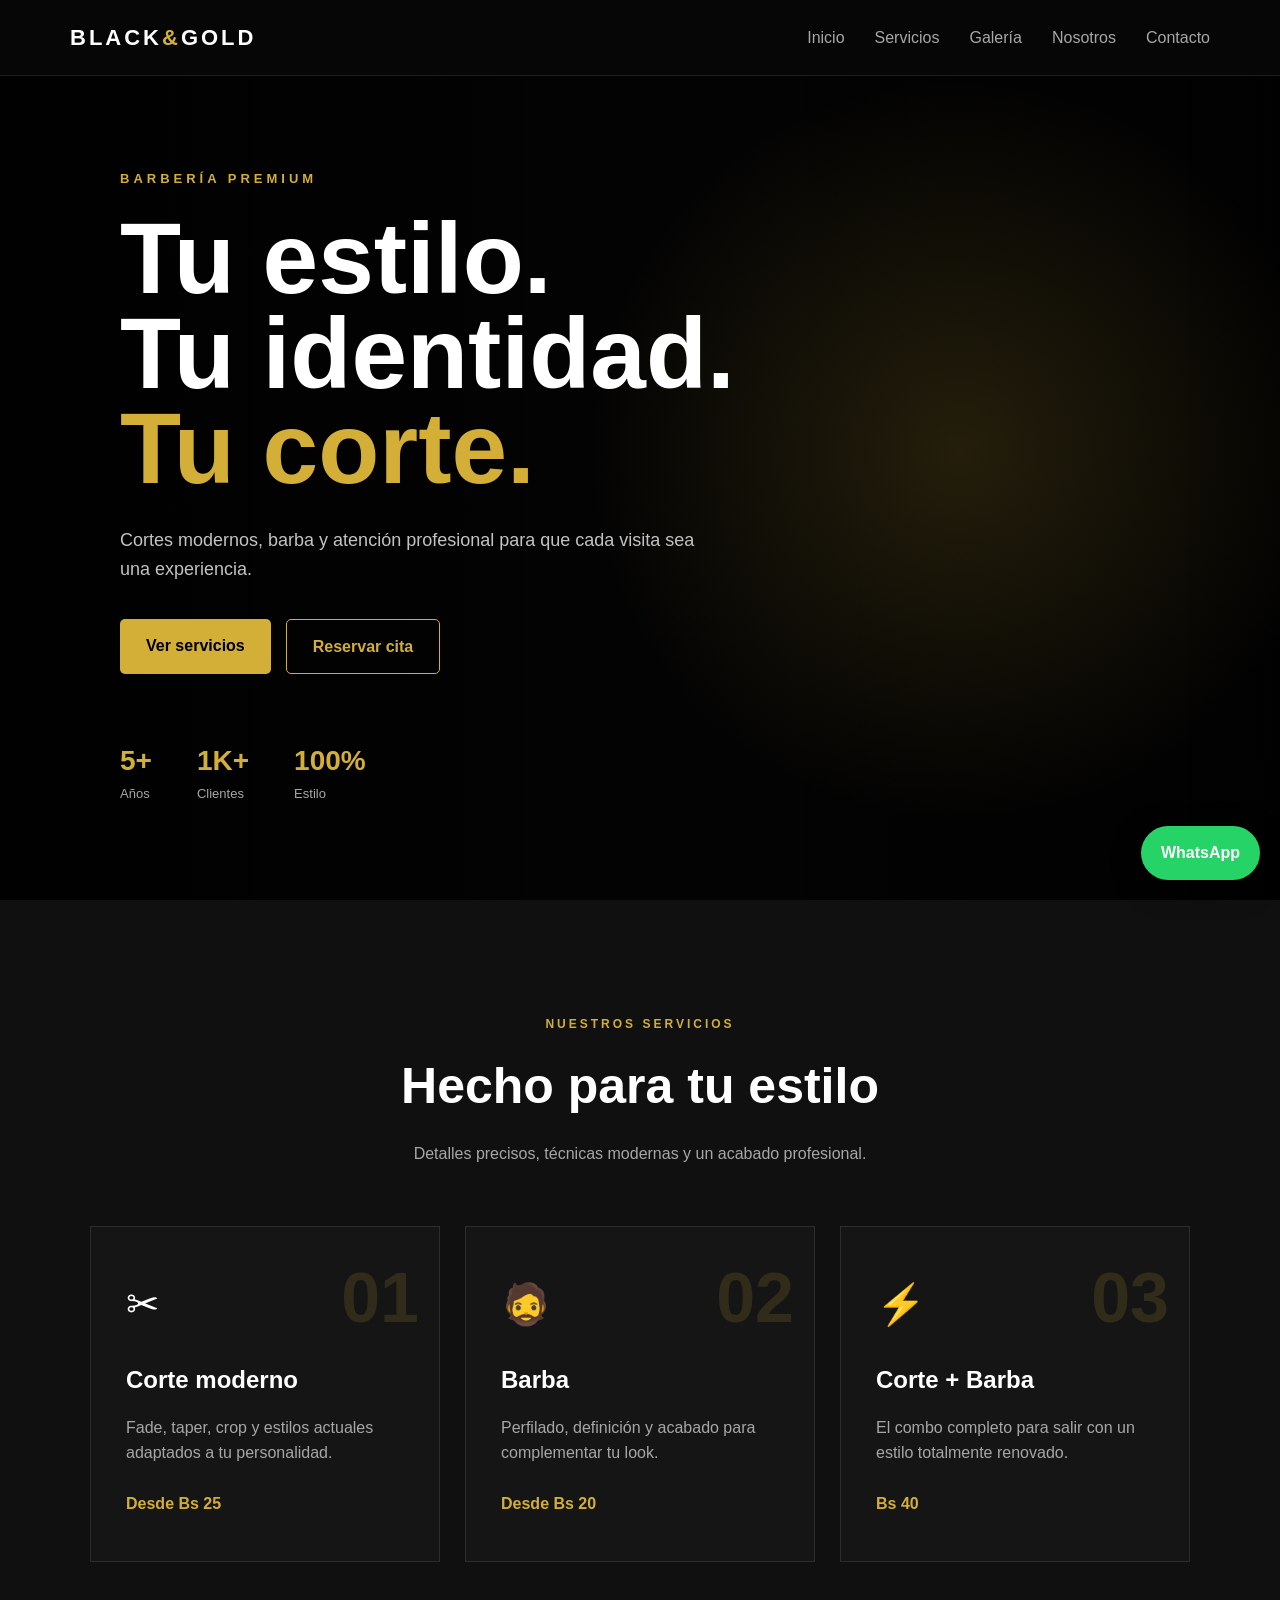
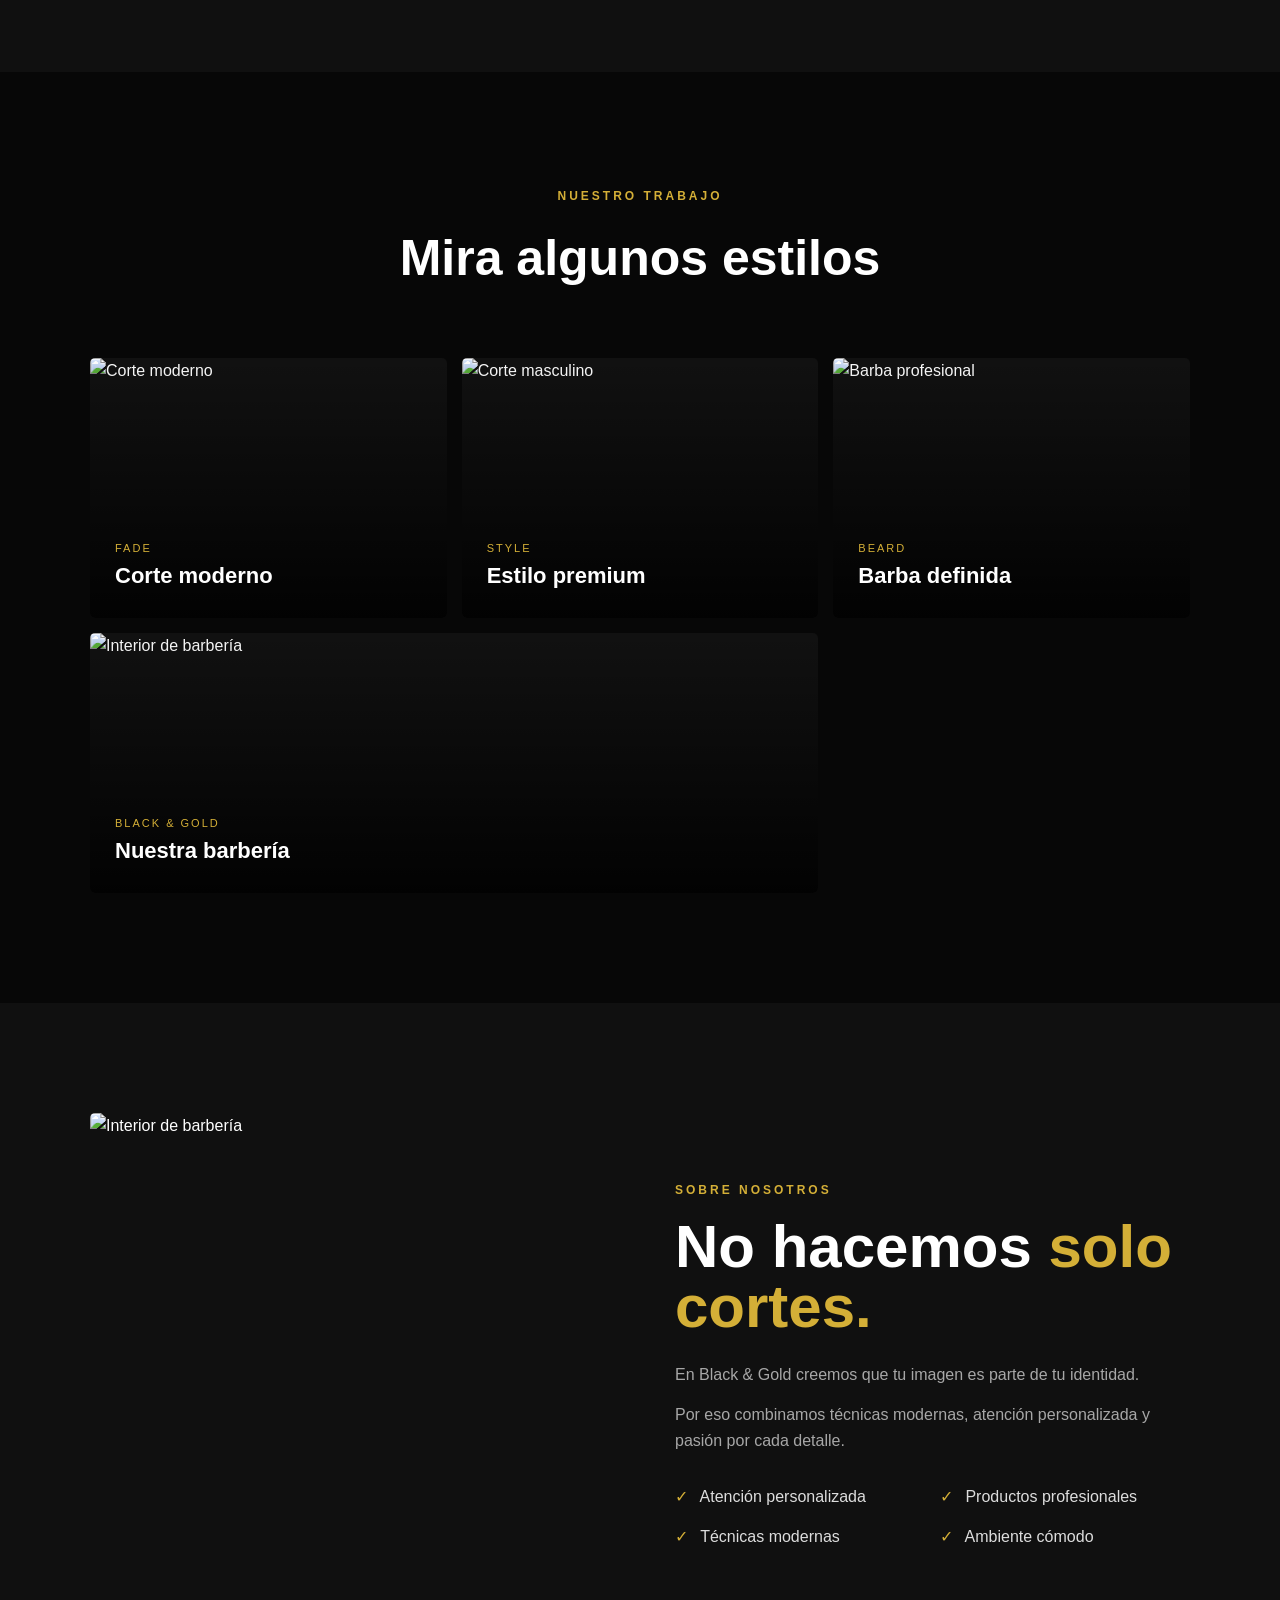
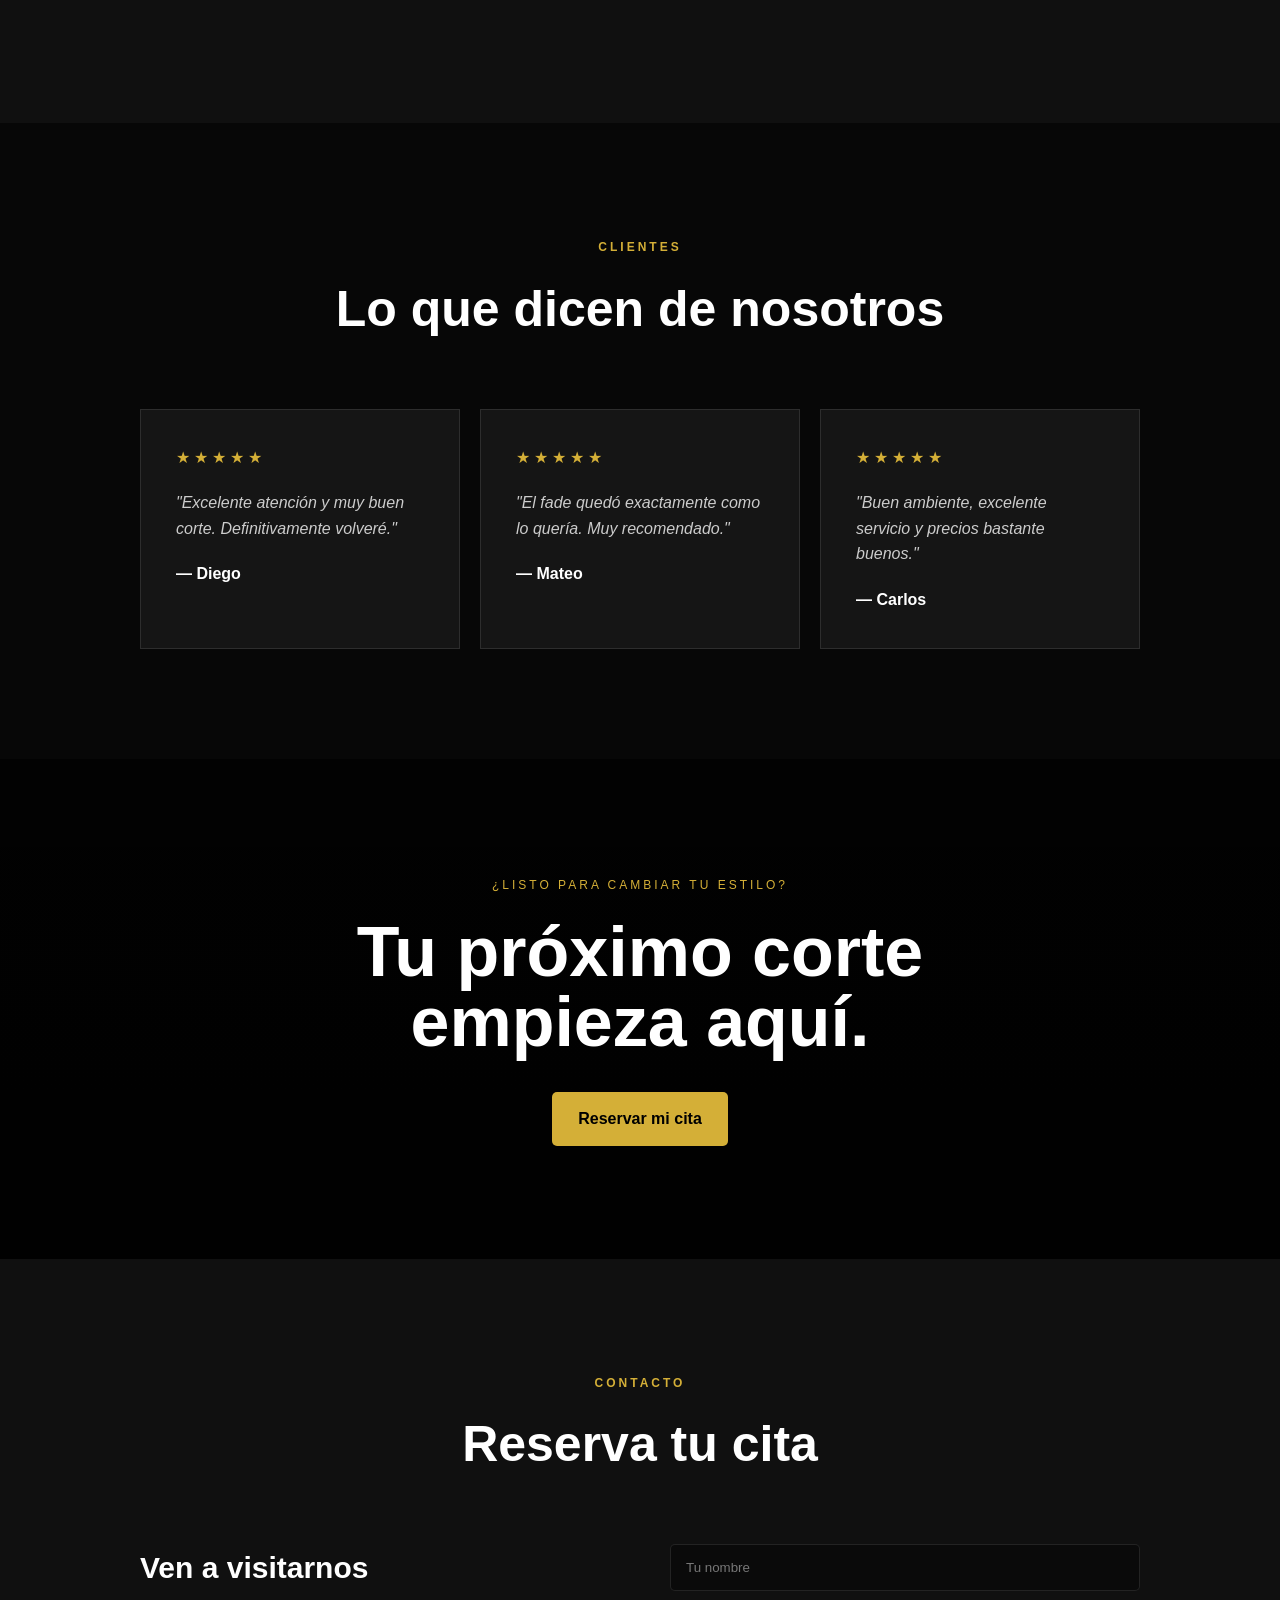
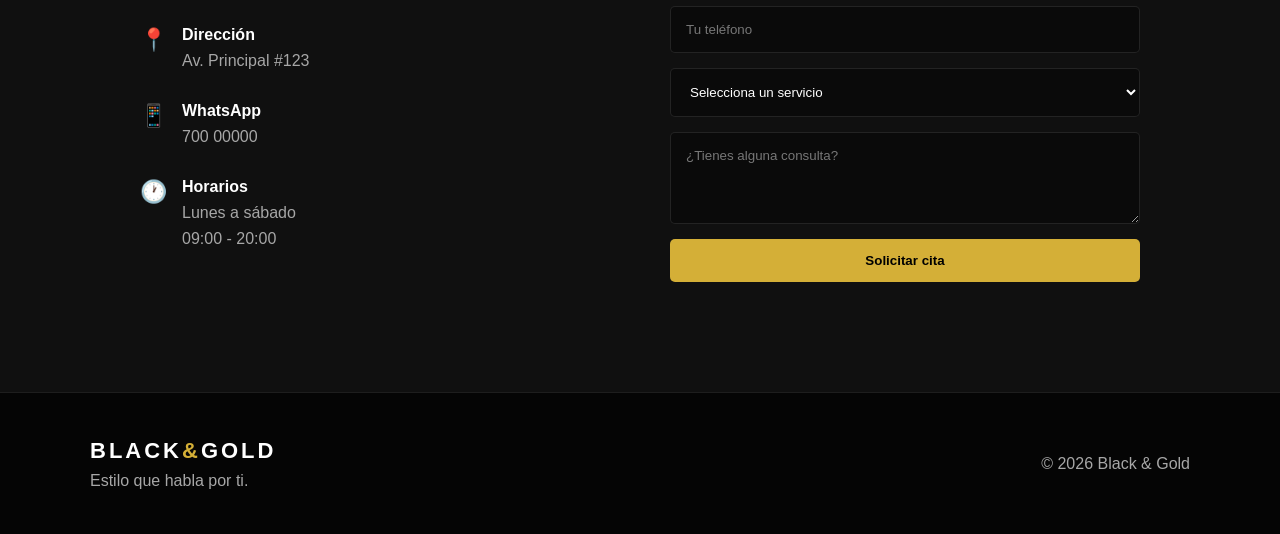
==== index.html @ 9b0b9d94 "Add files via upload" ====
<!DOCTYPE html>
<html lang="es">

<head>
    <meta charset="UTF-8">
    <meta name="viewport" content="width=device-width, initial-scale=1.0">

    <title>Black & Gold | Barbería</title>

    <meta
        name="description"
        content="Black & Gold Barbería. Cortes, barba y estilo profesional."
    >

    <link rel="stylesheet" href="barberia.css">
</head>


<body>

<!-- ================= NAVBAR ================= -->

<header class="header">

    <nav class="navbar">

        <a href="#inicio" class="logo">
            BLACK<span>&</span>GOLD
        </a>

        <button class="menu-btn" id="menuBtn">
            ☰
        </button>

        <ul class="nav-menu" id="navMenu">
            <li><a href="#inicio">Inicio</a></li>
            <li><a href="#servicios">Servicios</a></li>
            <li><a href="#galeria">Galería</a></li>
            <li><a href="#nosotros">Nosotros</a></li>
            <li><a href="#contacto">Contacto</a></li>
        </ul>

    </nav>

</header>


<!-- ================= HERO ================= -->

<main>

<section class="hero" id="inicio">

    <div class="hero-overlay"></div>

    <div class="hero-content reveal">

        <span class="hero-tag">
            BARBERÍA PREMIUM
        </span>

        <h1>
            Tu estilo.
            <br>
            Tu identidad.
            <br>
            <span>Tu corte.</span>
        </h1>

        <p>
            Cortes modernos, barba y atención profesional
            para que cada visita sea una experiencia.
        </p>

        <div class="hero-buttons">

            <a href="#servicios" class="btn btn-primary">
                Ver servicios
            </a>

            <a href="#contacto" class="btn btn-outline">
                Reservar cita
            </a>

        </div>

        <div class="hero-stats">

            <div>
                <strong>5+</strong>
                <span>Años</span>
            </div>

            <div>
                <strong>1K+</strong>
                <span>Clientes</span>
            </div>

            <div>
                <strong>100%</strong>
                <span>Estilo</span>
            </div>

        </div>

    </div>

</section>


<!-- ================= SERVICIOS ================= -->

<section class="services section" id="servicios">

    <div class="section-heading reveal">

        <span>NUESTROS SERVICIOS</span>

        <h2>
            Hecho para tu estilo
        </h2>

        <p>
            Detalles precisos, técnicas modernas y un acabado profesional.
        </p>

    </div>


    <div class="services-grid">

        <article class="service-card reveal">

            <div class="service-number">01</div>

            <div class="service-icon">✂</div>

            <h3>
                Corte moderno
            </h3>

            <p>
                Fade, taper, crop y estilos actuales
                adaptados a tu personalidad.
            </p>

            <span class="service-price">
                Desde Bs 25
            </span>

        </article>


        <article class="service-card reveal">

            <div class="service-number">02</div>

            <div class="service-icon">🧔</div>

            <h3>
                Barba
            </h3>

            <p>
                Perfilado, definición y acabado para
                complementar tu look.
            </p>

            <span class="service-price">
                Desde Bs 20
            </span>

        </article>


        <article class="service-card reveal">

            <div class="service-number">03</div>

            <div class="service-icon">⚡</div>

            <h3>
                Corte + Barba
            </h3>

            <p>
                El combo completo para salir con
                un estilo totalmente renovado.
            </p>

            <span class="service-price">
                Bs 40
            </span>

        </article>

    </div>

</section>


<!-- ================= GALERIA ================= -->

<section class="gallery section" id="galeria">

    <div class="section-heading reveal">

        <span>NUESTRO TRABAJO</span>

        <h2>
            Mira algunos estilos
        </h2>

    </div>


    <div class="gallery-grid">

        <div class="gallery-item reveal">

           <img
    src="https://images.unsplash.com/photo-1622286342621-4bd786c2447c?auto=format&fit=crop&w=900&q=80"
    alt="Corte moderno"
>

            <div class="gallery-overlay">
                <span>FADE</span>
                <h3>Corte moderno</h3>
            </div>

        </div>


        <div class="gallery-item reveal">

            <img
                src="https://images.unsplash.com/photo-1503951914875-452162b0f3f1?auto=format&fit=crop&w=900&q=80"
                alt="Corte masculino"
            >

            <div class="gallery-overlay">
                <span>STYLE</span>
                <h3>Estilo premium</h3>
            </div>

        </div>


        <div class="gallery-item reveal">

            <img
                src="https://images.unsplash.com/photo-1621605815971-fbc98d665033?auto=format&fit=crop&w=900&q=80"
                alt="Barba profesional"
            >

            <div class="gallery-overlay">
                <span>BEARD</span>
                <h3>Barba definida</h3>
            </div>

        </div>


        <div class="gallery-item large reveal">

            <img
                src="https://images.unsplash.com/photo-1521590832167-7bcbfaa6381f?auto=format&fit=crop&w=1400&q=80"
                alt="Interior de barbería"
            >

            <div class="gallery-overlay">
                <span>BLACK & GOLD</span>
                <h3>Nuestra barbería</h3>
            </div>

        </div>

    </div>

</section>


<!-- ================= ABOUT ================= -->

<section class="about section" id="nosotros">

    <div class="about-container">

        <div class="about-image reveal">

            <img
                src="https://images.unsplash.com/photo-1512690459411-b9245aed614b?auto=format&fit=crop&w=1200&q=80"
                alt="Interior de barbería"
            >

        </div>


        <div class="about-content reveal">

            <span class="section-label">
                SOBRE NOSOTROS
            </span>

            <h2>
                No hacemos
                <span>solo cortes.</span>
            </h2>

            <p>
                En Black & Gold creemos que tu imagen
                es parte de tu identidad.
            </p>

            <p>
                Por eso combinamos técnicas modernas,
                atención personalizada y pasión por
                cada detalle.
            </p>

            <div class="check-list">

                <div>
                    <span>✓</span>
                    Atención personalizada
                </div>

                <div>
                    <span>✓</span>
                    Productos profesionales
                </div>

                <div>
                    <span>✓</span>
                    Técnicas modernas
                </div>

                <div>
                    <span>✓</span>
                    Ambiente cómodo
                </div>

            </div>

        </div>

    </div>

</section>


<!-- ================= TESTIMONIOS ================= -->

<section class="testimonials section">

    <div class="section-heading reveal">

        <span>CLIENTES</span>

        <h2>
            Lo que dicen de nosotros
        </h2>

    </div>


    <div class="testimonial-grid">

        <article class="testimonial reveal">

            <div class="stars">★★★★★</div>

            <p>
                "Excelente atención y muy buen corte.
                Definitivamente volveré."
            </p>

            <strong>
                — Diego
            </strong>

        </article>


        <article class="testimonial reveal">

            <div class="stars">★★★★★</div>

            <p>
                "El fade quedó exactamente como lo
                quería. Muy recomendado."
            </p>

            <strong>
                — Mateo
            </strong>

        </article>


        <article class="testimonial reveal">

            <div class="stars">★★★★★</div>

            <p>
                "Buen ambiente, excelente servicio
                y precios bastante buenos."
            </p>

            <strong>
                — Carlos
            </strong>

        </article>

    </div>

</section>


<!-- ================= CTA ================= -->

<section class="cta">

    <div class="cta-content reveal">

        <span>
            ¿LISTO PARA CAMBIAR TU ESTILO?
        </span>

        <h2>
            Tu próximo corte
            <br>
            empieza aquí.
        </h2>

        <a href="#contacto" class="btn btn-primary">
            Reservar mi cita
        </a>

    </div>

</section>


<!-- ================= CONTACTO ================= -->

<section class="contact section" id="contacto">

    <div class="section-heading reveal">

        <span>CONTACTO</span>

        <h2>
            Reserva tu cita
        </h2>

    </div>


    <div class="contact-container">

        <div class="contact-info reveal">

            <h3>
                Ven a visitarnos
            </h3>

            <div class="contact-item">

                <span>📍</span>

                <div>
                    <strong>Dirección</strong>

                    <p>
                        Av. Principal #123
                    </p>
                </div>

            </div>


            <div class="contact-item">

                <span>📱</span>

                <div>
                    <strong>WhatsApp</strong>

                    <p>
                        700 00000
                    </p>
                </div>

            </div>


            <div class="contact-item">

                <span>🕐</span>

                <div>
                    <strong>Horarios</strong>

                    <p>
                        Lunes a sábado
                        <br>
                        09:00 - 20:00
                    </p>
                </div>

            </div>

        </div>


        <form class="contact-form reveal" id="contactForm">

            <input
                type="text"
                id="nombre"
                placeholder="Tu nombre"
                required
            >

            <input
                type="tel"
                id="telefono"
                placeholder="Tu teléfono"
                required
            >

            <select id="servicio" required>

                <option value="">
                    Selecciona un servicio
                </option>

                <option value="Corte moderno">
                    Corte moderno
                </option>

                <option value="Barba">
                    Barba
                </option>

                <option value="Corte + Barba">
                    Corte + Barba
                </option>

            </select>


            <textarea
                id="mensaje"
                rows="4"
                placeholder="¿Tienes alguna consulta?"
            ></textarea>


            <button
                type="submit"
                class="btn btn-primary"
            >
                Solicitar cita
            </button>

        </form>

    </div>

</section>

</main>


<!-- ================= FOOTER ================= -->

<footer class="footer">

    <div class="footer-content">

        <div>

            <a href="#inicio" class="logo">
                BLACK<span>&</span>GOLD
            </a>

            <p>
                Estilo que habla por ti.
            </p>

        </div>


        <div>

            <p>
                © 2026 Black & Gold
            </p>

        </div>

    </div>

</footer>


<a
    href="#"
    class="whatsapp-float whatsapp-link"
>
    WhatsApp
</a>


<script src="barberia.js"></script>

</body>

</html>
---- barberia.css ----
:root {
    --black: #070707;
    --dark: #101010;
    --dark-2: #151515;

    --gold: #d4af37;
    --gold-light: #f0d77a;

    --white: #ffffff;
    --gray: #a7a7a7;

    --border: rgba(255, 255, 255, 0.1);
}


/* =========================
   RESET
========================= */

* {
    margin: 0;
    padding: 0;
    box-sizing: border-box;
}

html {
    scroll-behavior: smooth;
}

body {
    font-family: Arial, Helvetica, sans-serif;
    background: var(--black);
    color: var(--white);
    line-height: 1.6;
    overflow-x: hidden;
}

a {
    text-decoration: none;
    color: inherit;
}

ul {
    list-style: none;
}

img {
    width: 100%;
    display: block;
}


/* =========================
   SECTIONS
========================= */

.section {
    padding: 110px 30px;
}


/* =========================
   NAVBAR
========================= */

.header {
    position: fixed;
    width: 100%;
    top: 0;
    left: 0;
    z-index: 1000;

    background: rgba(7, 7, 7, 0.88);
    backdrop-filter: blur(12px);

    border-bottom: 1px solid var(--border);
}

.navbar {
    max-width: 1200px;
    margin: auto;
    padding: 20px 30px;

    display: flex;
    align-items: center;
    justify-content: space-between;
}

.logo {
    font-size: 22px;
    font-weight: 900;
    letter-spacing: 3px;
}

.logo span {
    color: var(--gold);
}

.nav-menu {
    display: flex;
    gap: 30px;
}

.nav-menu a {
    color: var(--gray);
    transition: 0.3s;
}

.nav-menu a:hover {
    color: var(--gold);
}

.menu-btn {
    display: none;

    background: none;
    border: none;

    color: white;

    font-size: 28px;

    cursor: pointer;
}


/* =========================
   HERO
========================= */

.hero {
    min-height: 100vh;

    position: relative;

    display: flex;
    align-items: center;

    background:
        linear-gradient(
            90deg,
            rgba(0, 0, 0, 0.92),
            rgba(0, 0, 0, 0.58),
            rgba(0, 0, 0, 0.82)
        ),
        url("https://images.unsplash.com/photo-1503951914875-452162b0f3f1?auto=format&fit=crop&w=1800&q=85")
        center / cover no-repeat;
}

.hero-overlay {
    position: absolute;
    inset: 0;

    background:
        radial-gradient(
            circle at 75% 50%,
            rgba(212, 175, 55, 0.16),
            transparent 35%
        );
}

.hero-content {
    position: relative;

    max-width: 1100px;
    width: 100%;

    margin: auto;

    padding: 150px 30px 80px;
}

.hero-tag {
    color: var(--gold);

    font-weight: bold;

    font-size: 13px;

    letter-spacing: 4px;
}

.hero h1 {
    font-size: clamp(52px, 8vw, 100px);

    line-height: 0.95;

    margin: 20px 0 30px;
}

.hero h1 span {
    color: var(--gold);
}

.hero-content > p {
    max-width: 600px;

    color: #c3c3c3;

    font-size: 18px;

    margin-bottom: 35px;
}


/* =========================
   BUTTONS
========================= */

.hero-buttons {
    display: flex;
    gap: 15px;
    flex-wrap: wrap;
}

.btn {
    display: inline-block;

    padding: 14px 26px;

    border-radius: 5px;

    font-weight: bold;

    border: none;

    cursor: pointer;

    transition: 0.3s;
}

.btn-primary {
    background: var(--gold);
    color: #000;
}

.btn-primary:hover {
    background: var(--gold-light);

    transform: translateY(-3px);
}

.btn-outline {
    border: 1px solid var(--gold);
    color: var(--gold);
}

.btn-outline:hover {
    background: var(--gold);
    color: #000;
}


/* =========================
   HERO STATS
========================= */

.hero-stats {
    display: flex;

    gap: 45px;

    margin-top: 65px;
}

.hero-stats div {
    display: flex;
    flex-direction: column;
}

.hero-stats strong {
    color: var(--gold);

    font-size: 28px;
}

.hero-stats span {
    color: var(--gray);

    font-size: 13px;
}


/* =========================
   SECTION TITLES
========================= */

.section-heading {
    text-align: center;

    max-width: 700px;

    margin: 0 auto 60px;
}

.section-heading span,
.section-label {
    color: var(--gold);

    font-size: 12px;

    font-weight: bold;

    letter-spacing: 3px;
}

.section-heading h2 {
    font-size: clamp(34px, 5vw, 50px);

    margin: 10px 0 15px;
}

.section-heading p {
    color: var(--gray);
}


/* =========================
   SERVICES
========================= */

.services {
    background: var(--dark);
}

.services-grid {
    max-width: 1100px;

    margin: auto;

    display: grid;

    grid-template-columns: repeat(3, 1fr);

    gap: 25px;
}

.service-card {
    position: relative;

    padding: 45px 35px;

    background: var(--dark-2);

    border: 1px solid var(--border);

    transition: 0.4s;

    overflow: hidden;
}

.service-card:hover {
    transform: translateY(-10px);

    border-color: var(--gold);
}

.service-number {
    position: absolute;

    right: 20px;
    top: 15px;

    color: rgba(212, 175, 55, 0.15);

    font-size: 70px;

    font-weight: 900;
}

.service-icon {
    font-size: 40px;

    margin-bottom: 25px;
}

.service-card h3 {
    font-size: 24px;

    margin-bottom: 15px;
}

.service-card p {
    color: var(--gray);

    margin-bottom: 25px;
}

.service-price {
    color: var(--gold);

    font-weight: bold;
}


/* =========================
   GALLERY
========================= */

.gallery {
    background: var(--black);
}

.gallery-grid {
    max-width: 1100px;

    margin: auto;

    display: grid;

    grid-template-columns: repeat(3, 1fr);

    grid-auto-rows: 260px;

    gap: 15px;
}

.gallery-item {
    position: relative;

    overflow: hidden;

    border-radius: 5px;

    background: #111;
}

.gallery-item.large {
    grid-column: span 2;
}

.gallery-item img {
    width: 100%;
    height: 100%;

    object-fit: cover;

    transition: 0.6s;
}

.gallery-item:hover img {
    transform: scale(1.08);
}

.gallery-overlay {
    position: absolute;

    inset: 0;

    display: flex;

    flex-direction: column;

    justify-content: flex-end;

    padding: 25px;

    background:
        linear-gradient(
            transparent,
            rgba(0, 0, 0, 0.88)
        );
}

.gallery-overlay span {
    color: var(--gold);

    font-size: 11px;

    letter-spacing: 2px;
}

.gallery-overlay h3 {
    font-size: 22px;
}


/* =========================
   ABOUT
========================= */

.about {
    background: var(--dark);
}

.about-container {
    max-width: 1100px;

    margin: auto;

    display: grid;

    grid-template-columns: 1fr 1fr;

    gap: 70px;

    align-items: center;
}

.about-image {
    height: 500px;

    overflow: hidden;

    border-radius: 5px;
}

.about-image img {
    height: 100%;

    object-fit: cover;
}

.about-content h2 {
    font-size: clamp(40px, 5vw, 60px);

    line-height: 1;

    margin: 15px 0 25px;
}

.about-content h2 span {
    color: var(--gold);
}

.about-content p {
    color: var(--gray);

    margin-bottom: 15px;
}

.check-list {
    display: grid;

    grid-template-columns: repeat(2, 1fr);

    gap: 15px;

    margin-top: 30px;
}

.check-list div {
    color: #ddd;
}

.check-list span {
    color: var(--gold);

    margin-right: 8px;
}


/* =========================
   TESTIMONIALS
========================= */

.testimonials {
    background: var(--black);
}

.testimonial-grid {
    max-width: 1000px;

    margin: auto;

    display: grid;

    grid-template-columns: repeat(3, 1fr);

    gap: 20px;
}

.testimonial {
    padding: 35px;

    background: var(--dark-2);

    border: 1px solid var(--border);

    transition: 0.3s;
}

.testimonial:hover {
    border-color: var(--gold);

    transform: translateY(-5px);
}

.stars {
    color: var(--gold);

    letter-spacing: 4px;

    margin-bottom: 20px;
}

.testimonial p {
    color: #ccc;

    margin-bottom: 20px;

    font-style: italic;
}

.testimonial strong {
    color: white;
}


/* =========================
   CTA
========================= */

.cta {
    min-height: 500px;

    display: flex;

    align-items: center;

    justify-content: center;

    text-align: center;

    padding: 60px 30px;

    background:
        linear-gradient(
            rgba(0, 0, 0, 0.76),
            rgba(0, 0, 0, 0.9)
        ),
        url("https://images.unsplash.com/photo-1503951914875-452162b0f3f3?auto=format&fit=crop&w=1800&q=85")
        center / cover no-repeat;
}

.cta-content span {
    color: var(--gold);

    font-size: 12px;

    letter-spacing: 3px;
}

.cta h2 {
    font-size: clamp(40px, 6vw, 70px);

    line-height: 1;

    margin: 20px 0 35px;
}


/* =========================
   CONTACT
========================= */

.contact {
    background: var(--dark);
}

.contact-container {
    max-width: 1000px;

    margin: auto;

    display: grid;

    grid-template-columns: 1fr 1fr;

    gap: 60px;
}

.contact-info h3 {
    font-size: 30px;

    margin-bottom: 30px;
}

.contact-item {
    display: flex;

    gap: 15px;

    margin-bottom: 25px;
}

.contact-item > span {
    font-size: 22px;
}

.contact-item strong {
    display: block;
}

.contact-item p {
    color: var(--gray);
}

.contact-form {
    display: flex;

    flex-direction: column;

    gap: 15px;
}

.contact-form input,
.contact-form select,
.contact-form textarea {
    width: 100%;

    padding: 15px;

    border: 1px solid var(--border);

    background: #0a0a0a;

    color: white;

    border-radius: 5px;

    outline: none;

    font-family: inherit;
}

.contact-form input::placeholder,
.contact-form textarea::placeholder {
    color: #777;
}

.contact-form input:focus,
.contact-form select:focus,
.contact-form textarea:focus {
    border-color: var(--gold);
}

.contact-form select option {
    background: #111;
    color: white;
}


/* =========================
   FOOTER
========================= */

.footer {
    background: #050505;

    padding: 40px 30px;

    border-top: 1px solid var(--border);
}

.footer-content {
    max-width: 1100px;

    margin: auto;

    display: flex;

    justify-content: space-between;

    align-items: center;
}

.footer p {
    color: var(--gray);
}


/* =========================
   WHATSAPP
========================= */

.whatsapp-float {
    position: fixed;

    right: 20px;

    bottom: 20px;

    padding: 14px 20px;

    background: #25d366;

    color: white;

    border-radius: 30px;

    font-weight: bold;

    z-index: 999;

    box-shadow:
        0 8px 30px rgba(0, 0, 0, 0.35);

    transition: 0.3s;
}

.whatsapp-float:hover {
    transform: translateY(-4px);

    background: #20bd5a;
}


/* =========================
   ANIMATIONS
========================= */

.reveal {
    opacity: 0;

    transform: translateY(30px);

    transition:
        opacity 0.7s ease,
        transform 0.7s ease;
}

.reveal.active {
    opacity: 1;

    transform: translateY(0);
}


/* =========================
   SELECTION
========================= */

::selection {
    background: var(--gold);

    color: #000;
}


/* =========================
   SCROLLBAR
========================= */

::-webkit-scrollbar {
    width: 9px;
}

::-webkit-scrollbar-track {
    background: #080808;
}

::-webkit-scrollbar-thumb {
    background: #333;

    border-radius: 10px;
}

::-webkit-scrollbar-thumb:hover {
    background: var(--gold);
}


/* =========================
   MOBILE
========================= */

@media (max-width: 768px) {

    .menu-btn {
        display: block;
    }


    .nav-menu {
        position: absolute;

        top: 70px;
        left: 0;

        width: 100%;

        background: #080808;

        display: none;

        flex-direction: column;

        padding: 25px 30px;

        border-bottom:
            1px solid var(--border);
    }


    .nav-menu.active {
        display: flex;
    }


    .hero-content {
        padding: 140px 20px 70px;
    }


    .hero h1 {
        font-size: 52px;
    }


    .hero-stats {
        gap: 25px;
    }


    .services-grid,
    .testimonial-grid,
    .about-container,
    .contact-container {
        grid-template-columns: 1fr;
    }


    .gallery-grid {
        grid-template-columns: 1fr;

        grid-auto-rows: 280px;
    }


    .gallery-item.large {
        grid-column: auto;
    }


    .about-image {
        height: 350px;
    }


    .check-list {
        grid-template-columns: 1fr;
    }


    .footer-content {
        flex-direction: column;

        text-align: center;

        gap: 20px;
    }
}


/* =========================
   SMALL MOBILE
========================= */

@media (max-width: 480px) {

    .navbar {
        padding: 18px 20px;
    }


    .logo {
        font-size: 19px;
    }


    .section {
        padding: 80px 20px;
    }


    .hero h1 {
        font-size: 43px;
    }


    .hero-buttons {
        flex-direction: column;
    }


    .hero-buttons .btn {
        width: 100%;

        text-align: center;
    }


    .hero-stats {
        gap: 20px;
    }


    .hero-stats strong {
        font-size: 23px;
    }


    .section-heading h2 {
        font-size: 35px;
    }


    .service-card {
        padding: 35px 25px;
    }


    .whatsapp-float {
        right: 15px;
        bottom: 15px;

        padding: 12px 17px;
    }
}
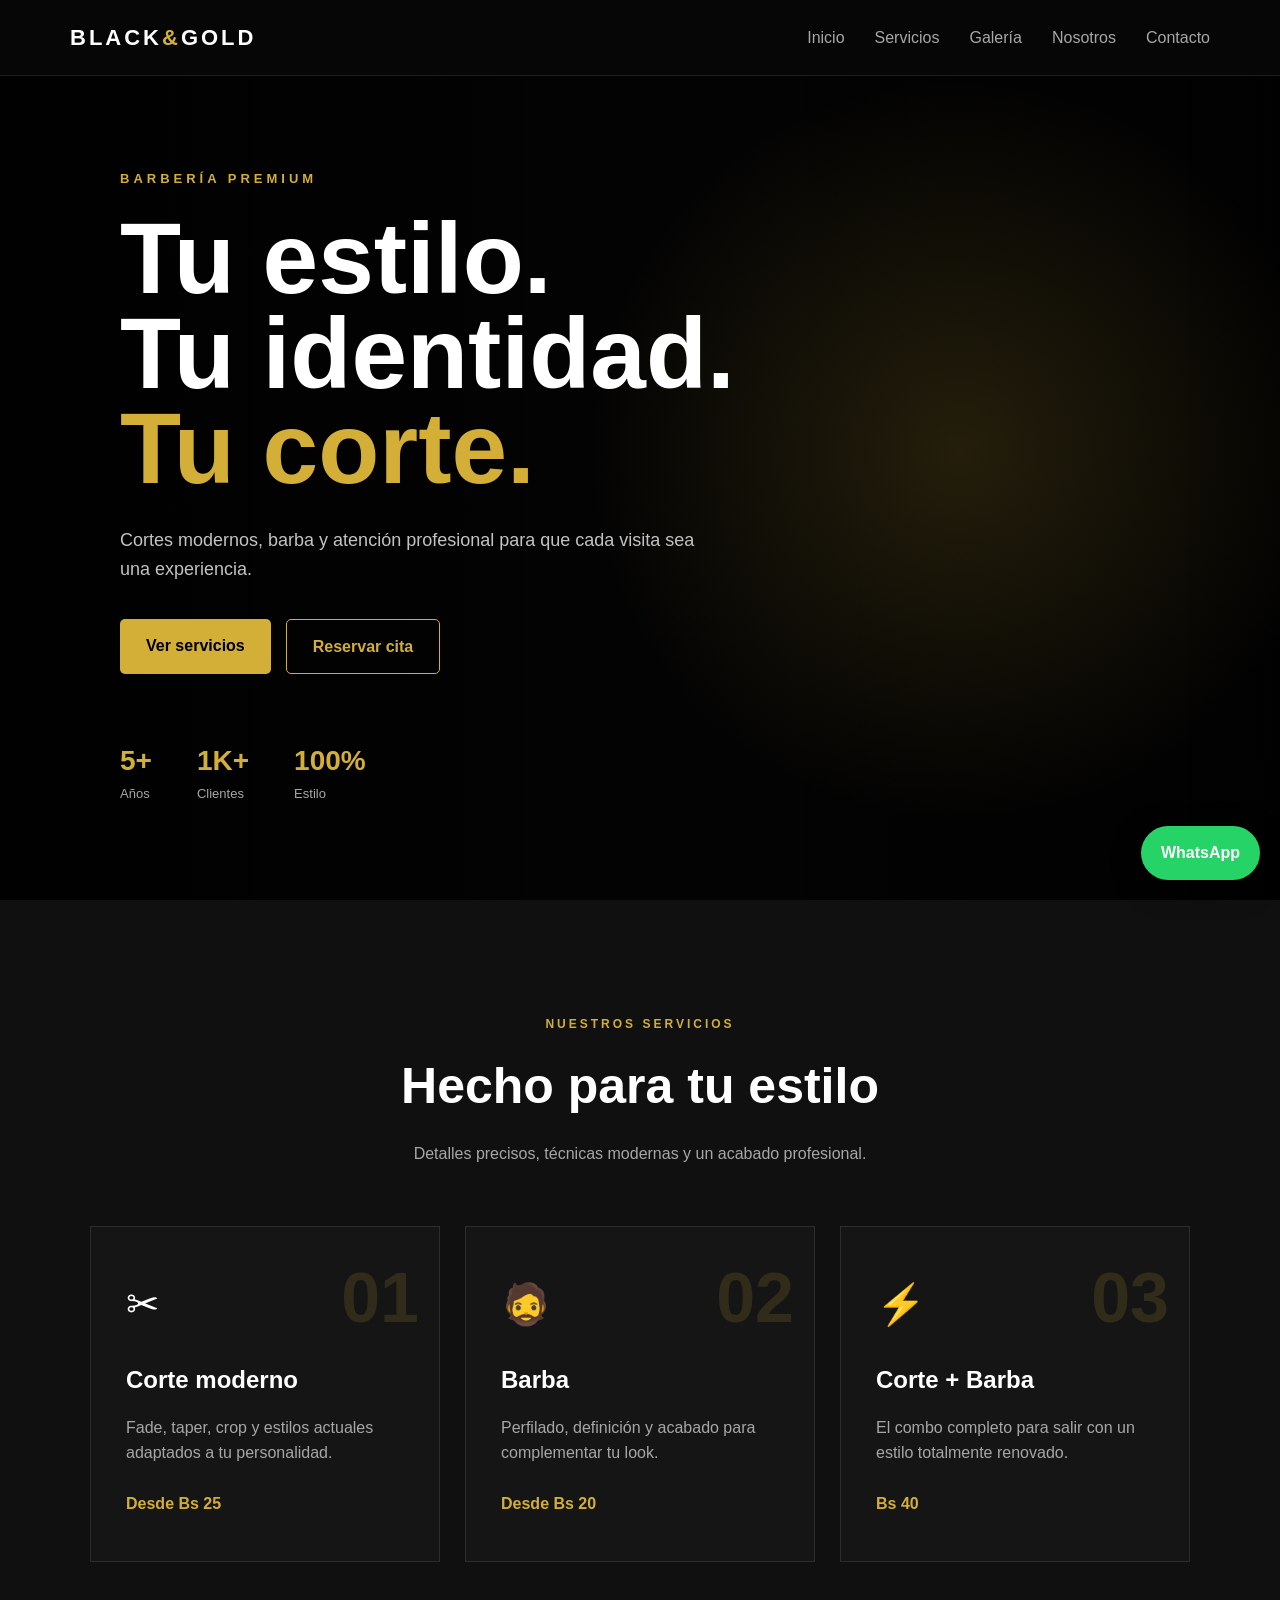
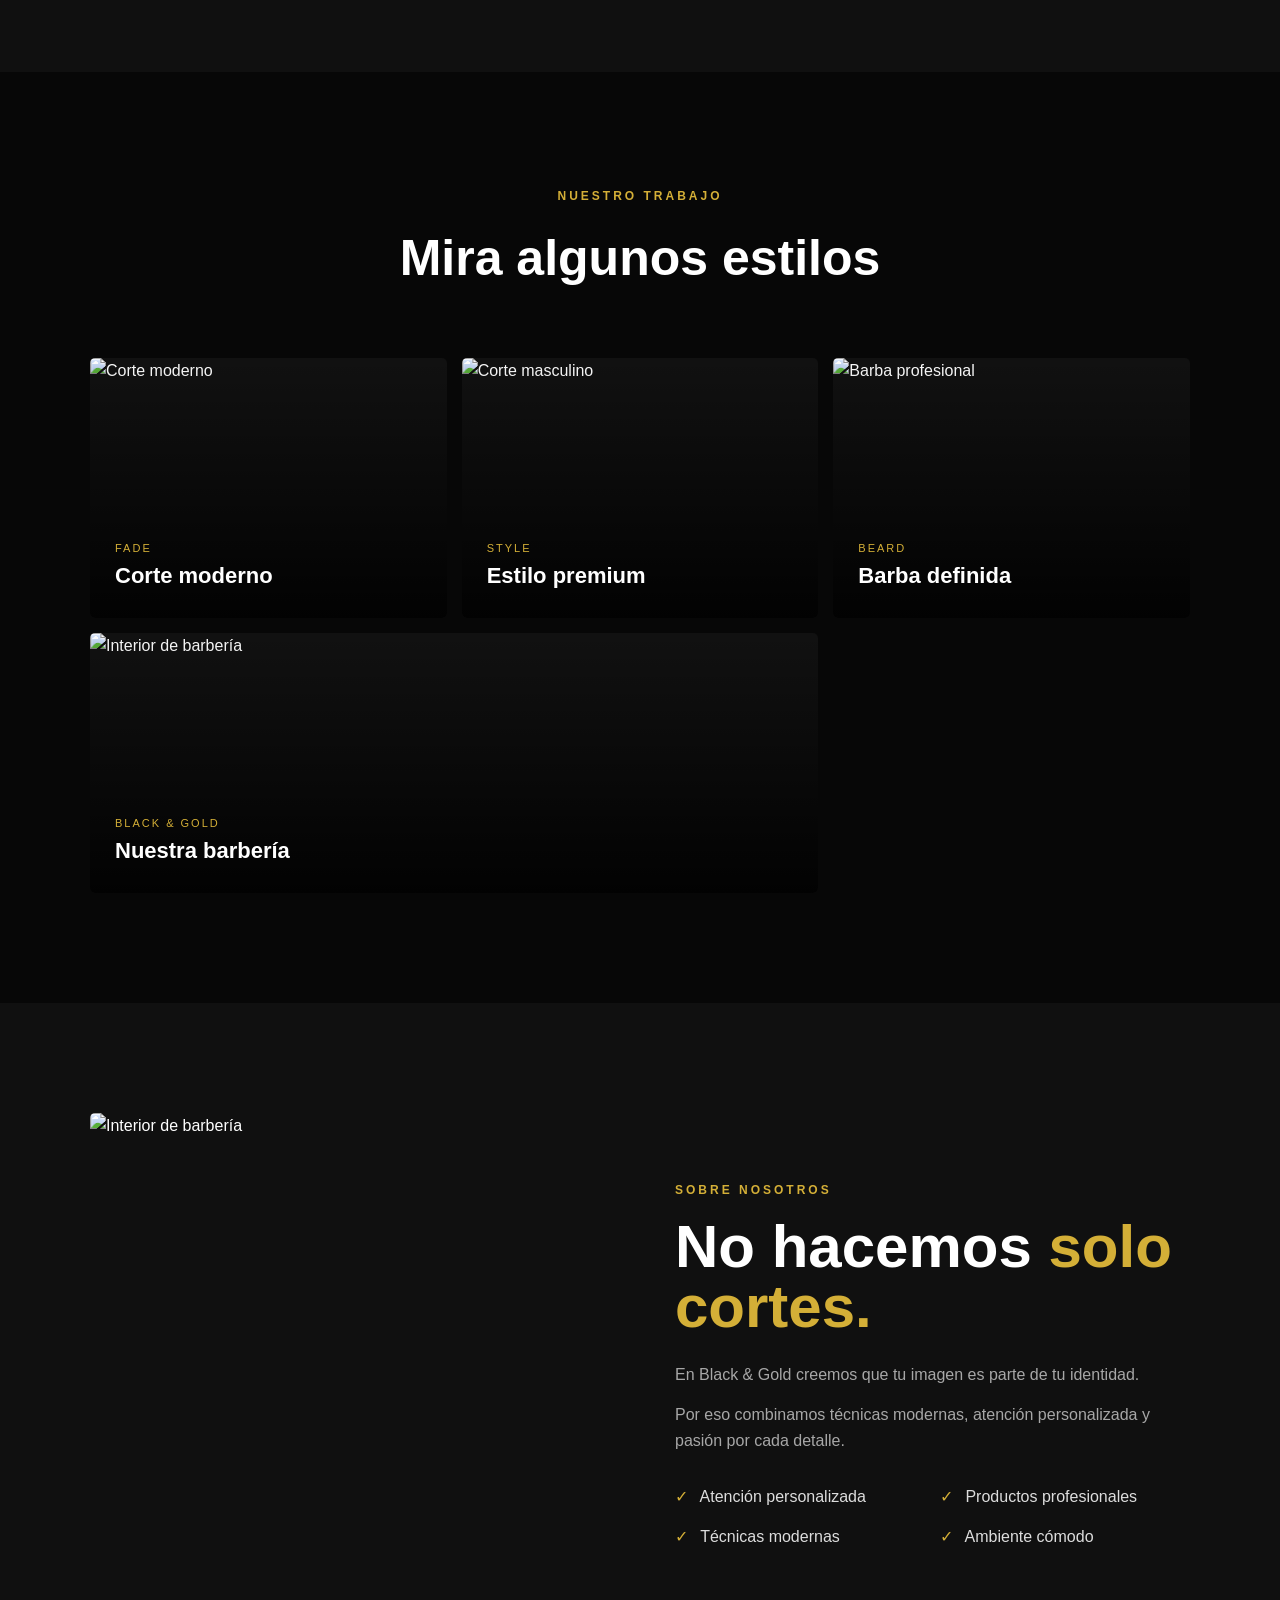
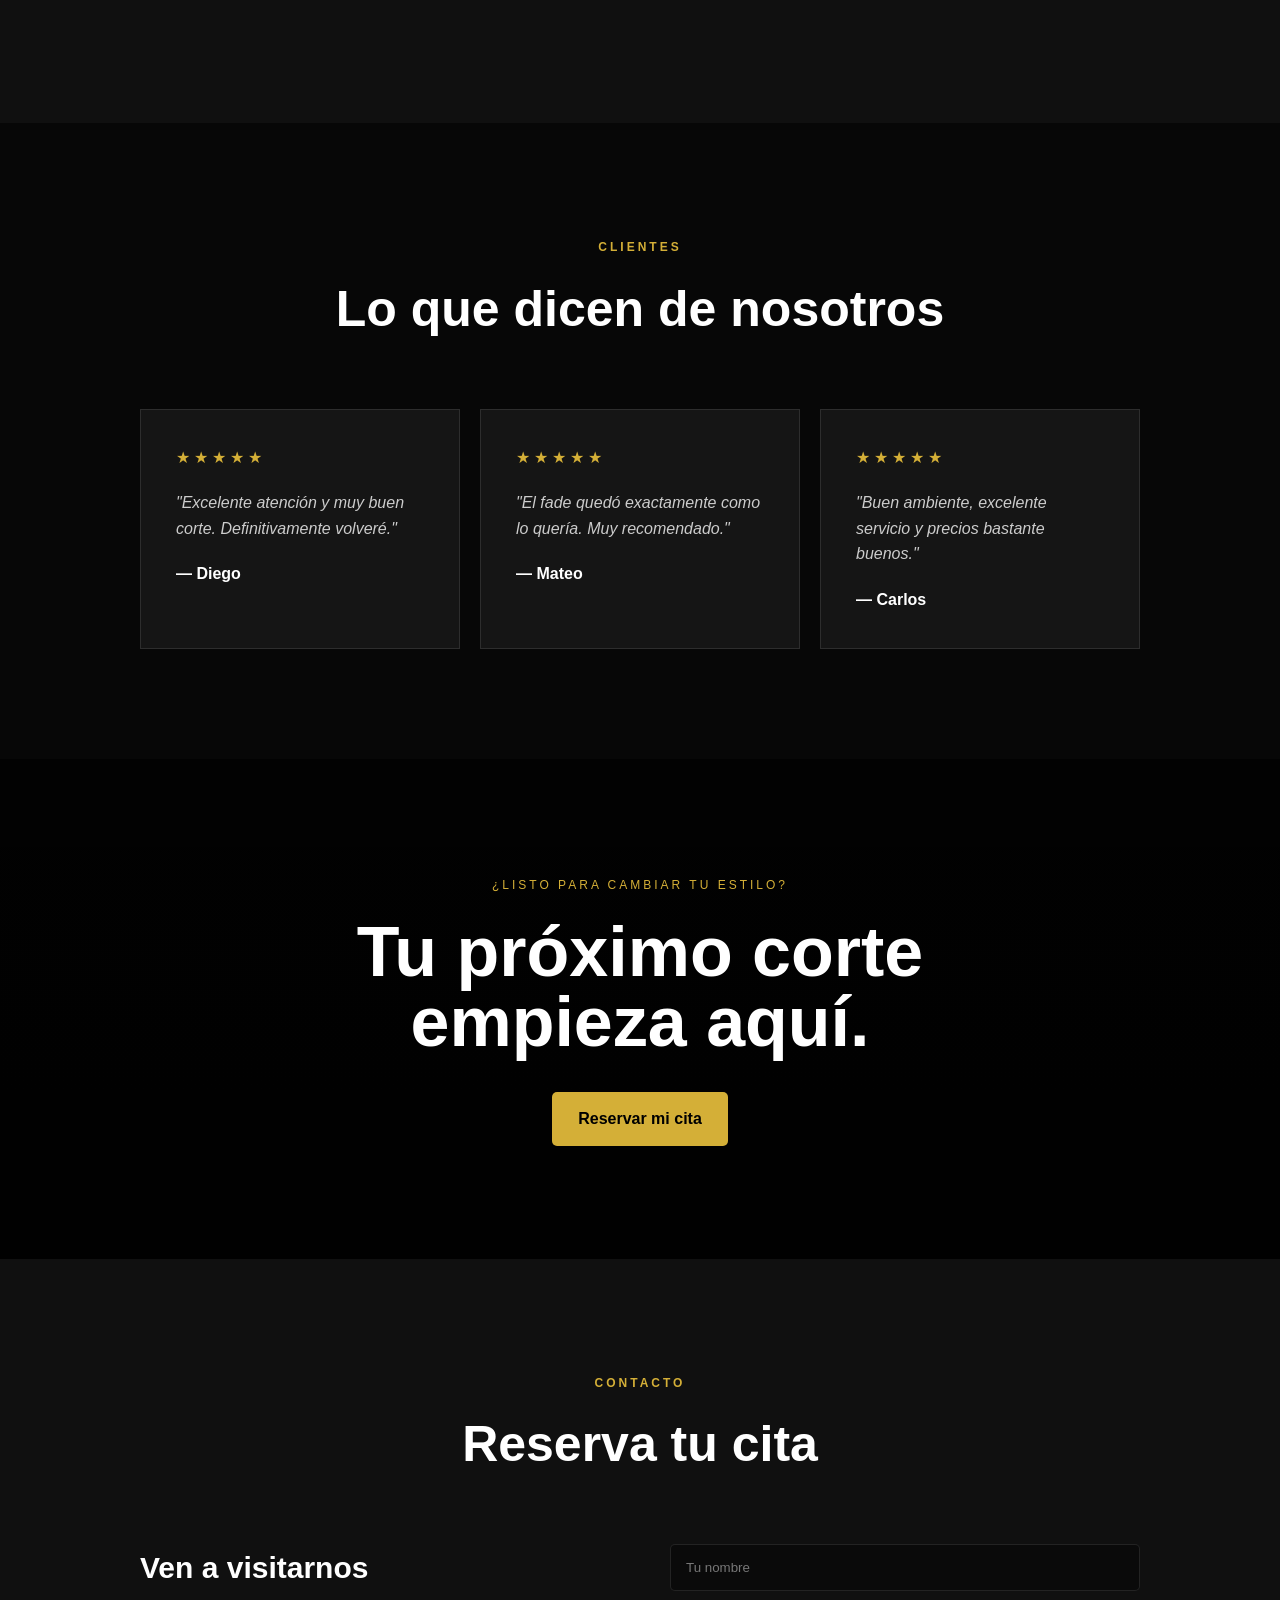
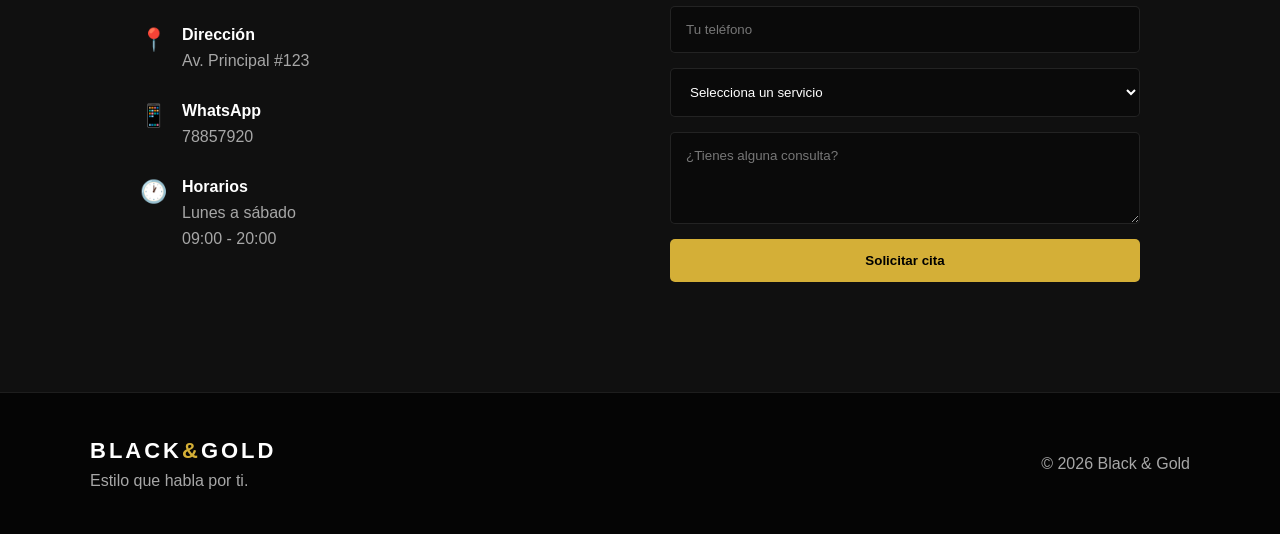
==== commit 9025921f: "Fix HTML encoding issues in index.html" ====
--- a/index.html
+++ b/index.html
@@ -489,7 +489,7 @@
                     <strong>WhatsApp</strong>
 
                     <p>
-                        700 00000
+                        78857920
                     </p>
                 </div>
 
@@ -619,4 +619,4 @@
 
 </body>
 
-</html>+</html>
